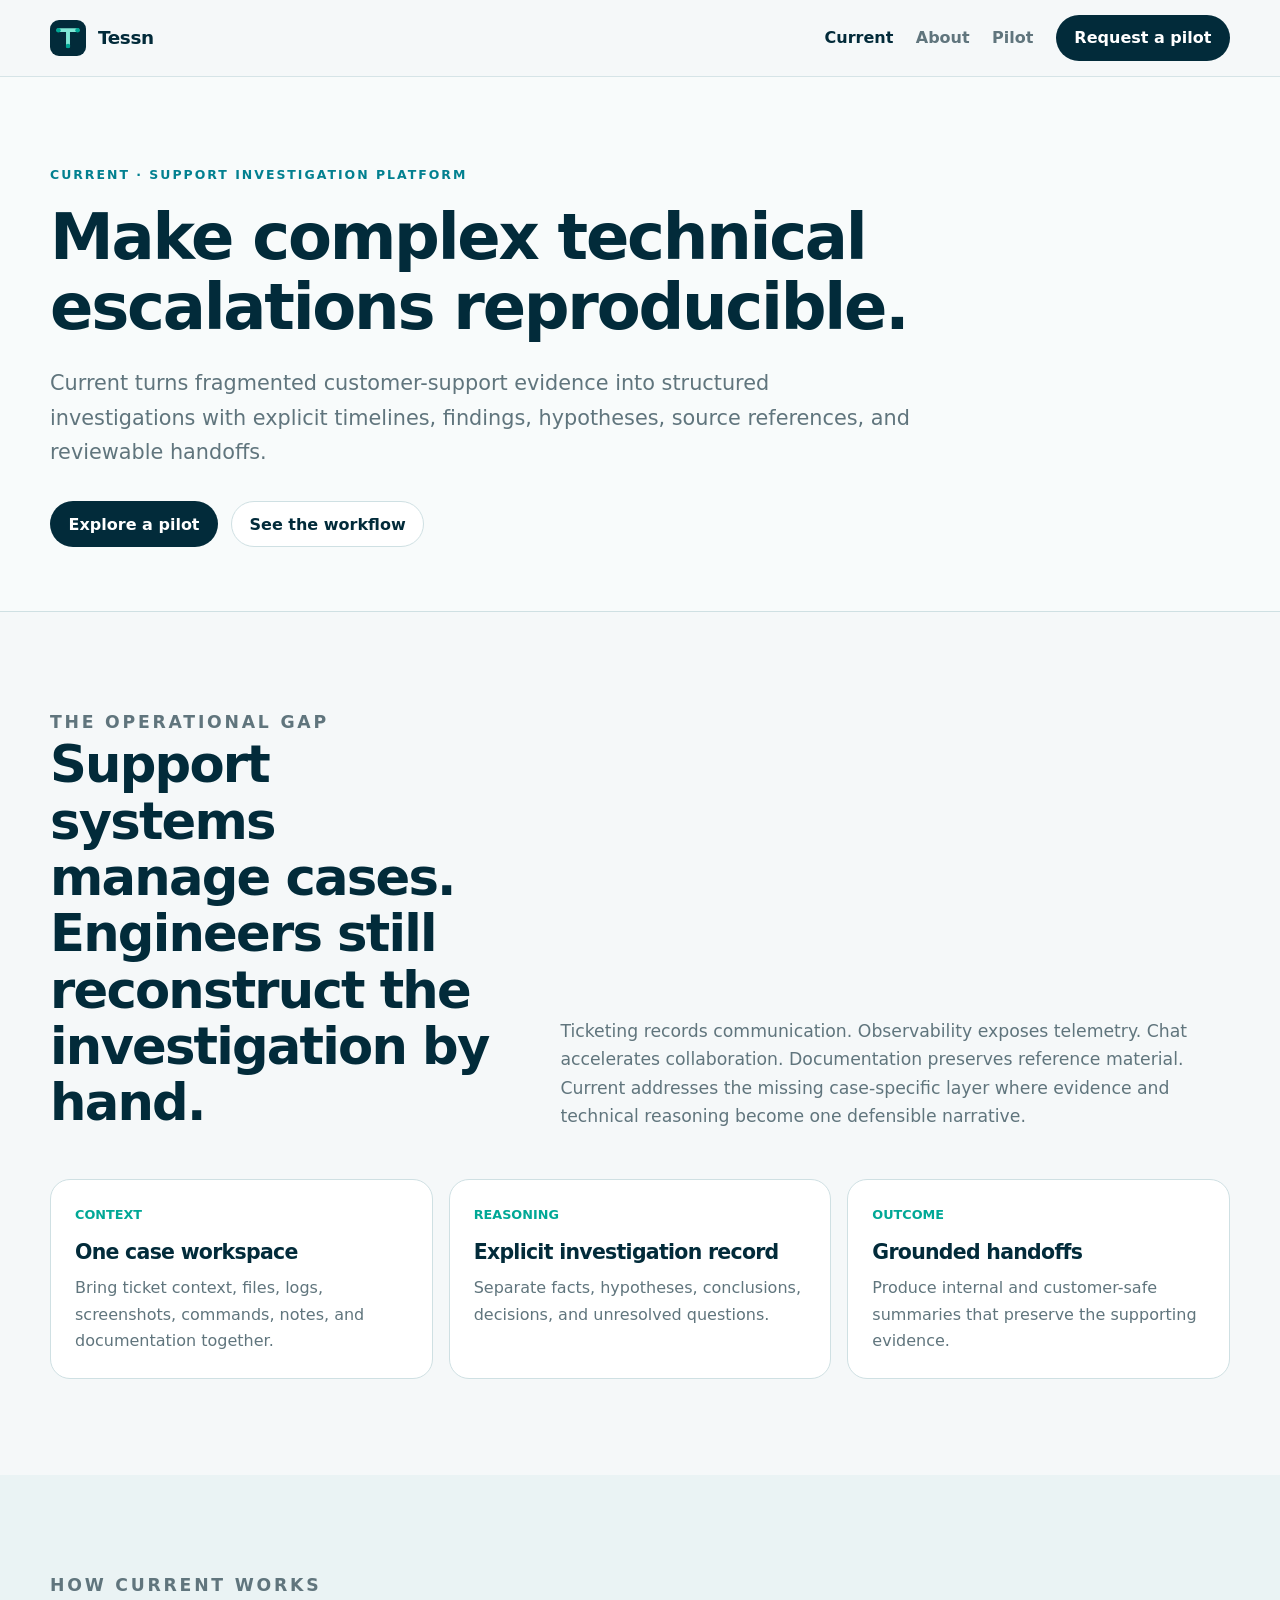
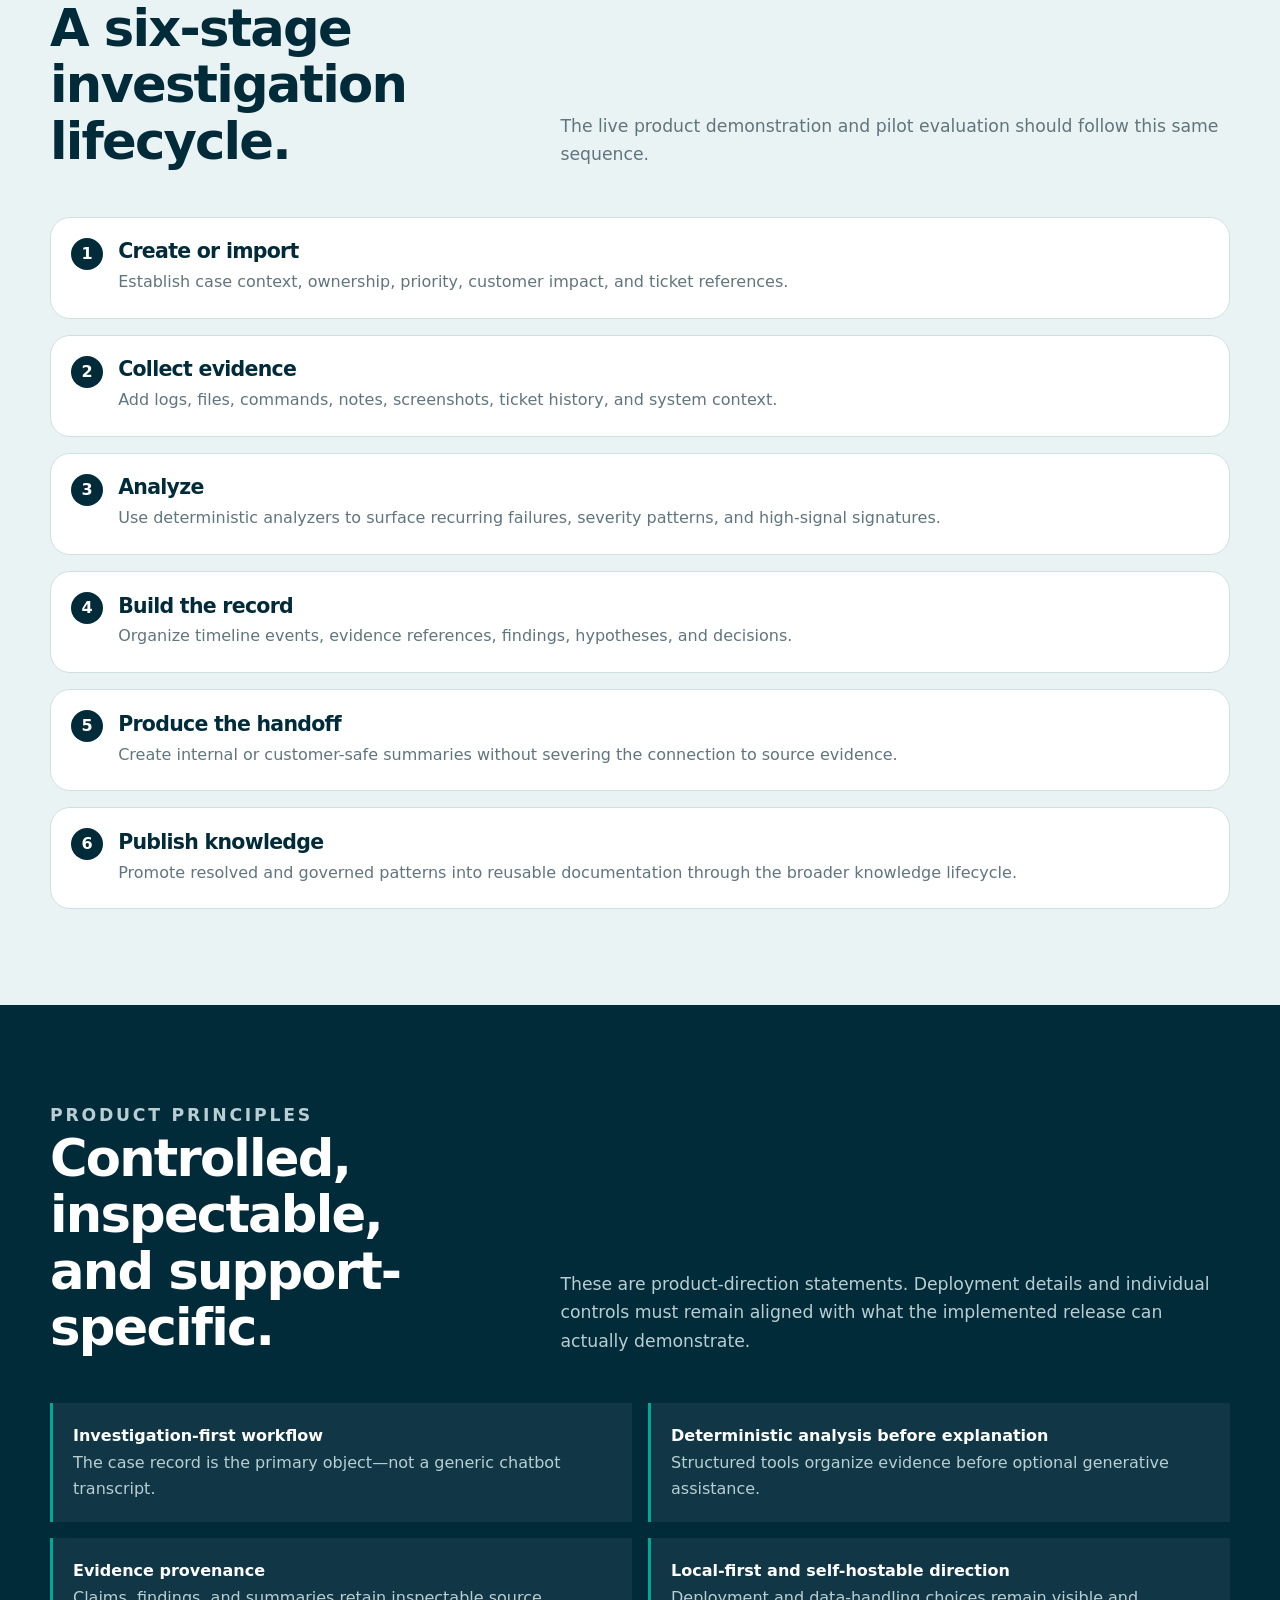
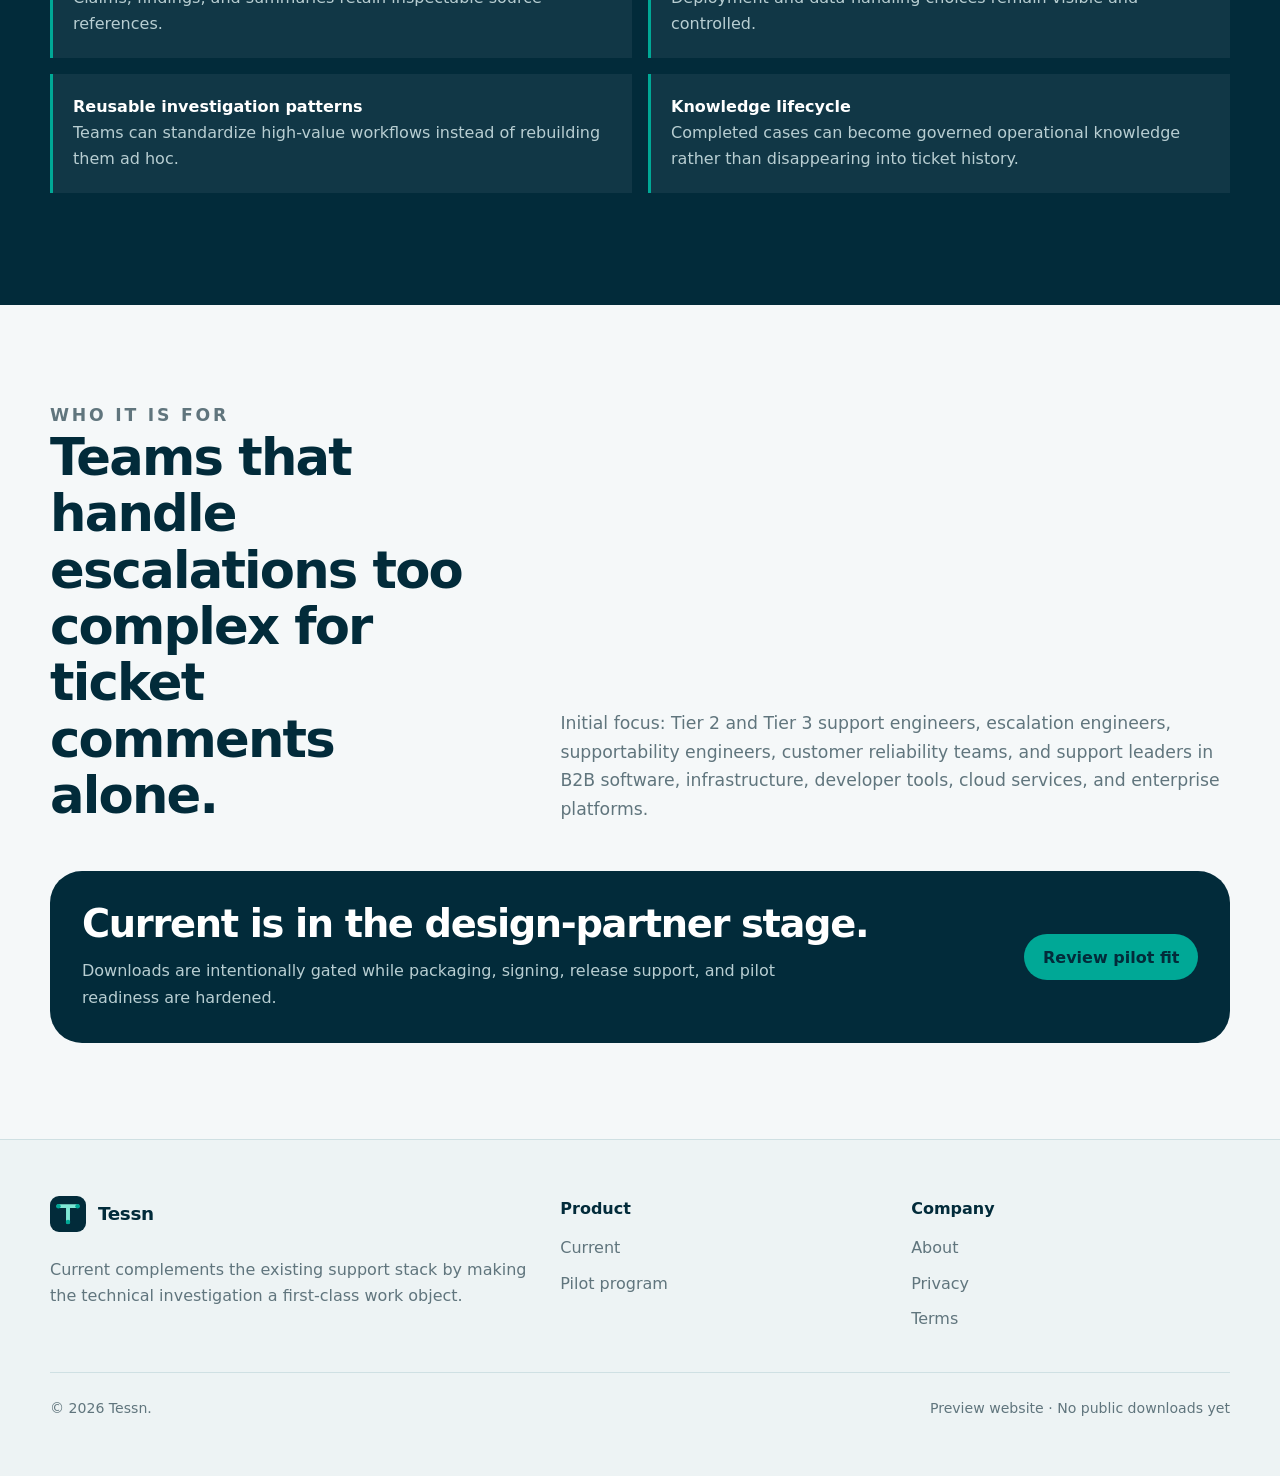
==== site/current/index.html @ 667a9de3 "feat: establish Tessn website foundation" ====
<!doctype html>
<html lang="en">
<head>
  <meta charset="utf-8">
  <meta name="viewport" content="width=device-width, initial-scale=1">
  <meta name="description" content="Current is the support investigation platform for complex technical escalations.">
  <meta name="robots" content="noindex,nofollow">
  <title>Current — Support investigation platform</title>
  <link rel="icon" href="../assets/images/tessn-mark.svg" type="image/svg+xml">
  <link rel="stylesheet" href="../assets/css/site.css">
  <script src="../assets/js/site.js" defer></script>
</head>
<body>
  <a class="skip-link" href="#main">Skip to content</a>
  <header class="site-header"><div class="container nav-shell"><a class="brand" href="../"><img src="../assets/images/tessn-mark.svg" alt=""><span>Tessn</span></a><button class="nav-toggle" type="button" data-nav-toggle aria-expanded="false" aria-controls="site-nav">Menu</button><nav class="site-nav" id="site-nav" data-site-nav data-open="false" aria-label="Primary navigation"><a href="./" aria-current="page">Current</a><a href="../about/">About</a><a href="../pilot/">Pilot</a><a class="button" href="../pilot/">Request a pilot</a></nav></div></header>
  <main id="main">
    <section class="page-hero"><div class="container"><p class="eyebrow">Current · Support Investigation Platform</p><h1>Make complex technical escalations reproducible.</h1><p class="lede">Current turns fragmented customer-support evidence into structured investigations with explicit timelines, findings, hypotheses, source references, and reviewable handoffs.</p><div class="inline-actions"><a class="button" href="../pilot/">Explore a pilot</a><a class="button secondary" href="#workflow">See the workflow</a></div></div></section>

    <section class="section"><div class="container"><div class="section-heading"><div><p class="eyebrow">The operational gap</p><h2>Support systems manage cases. Engineers still reconstruct the investigation by hand.</h2></div><p>Ticketing records communication. Observability exposes telemetry. Chat accelerates collaboration. Documentation preserves reference material. Current addresses the missing case-specific layer where evidence and technical reasoning become one defensible narrative.</p></div><div class="cards"><article class="card"><span class="number">CONTEXT</span><h3>One case workspace</h3><p>Bring ticket context, files, logs, screenshots, commands, notes, and documentation together.</p></article><article class="card"><span class="number">REASONING</span><h3>Explicit investigation record</h3><p>Separate facts, hypotheses, conclusions, decisions, and unresolved questions.</p></article><article class="card"><span class="number">OUTCOME</span><h3>Grounded handoffs</h3><p>Produce internal and customer-safe summaries that preserve the supporting evidence.</p></article></div></div></section>

    <section class="section pale" id="workflow"><div class="container"><div class="section-heading"><div><p class="eyebrow">How Current works</p><h2>A six-stage investigation lifecycle.</h2></div><p>The live product demonstration and pilot evaluation should follow this same sequence.</p></div><div class="steps"><article class="step"><h3>Create or import</h3><p>Establish case context, ownership, priority, customer impact, and ticket references.</p></article><article class="step"><h3>Collect evidence</h3><p>Add logs, files, commands, notes, screenshots, ticket history, and system context.</p></article><article class="step"><h3>Analyze</h3><p>Use deterministic analyzers to surface recurring failures, severity patterns, and high-signal signatures.</p></article><article class="step"><h3>Build the record</h3><p>Organize timeline events, evidence references, findings, hypotheses, and decisions.</p></article><article class="step"><h3>Produce the handoff</h3><p>Create internal or customer-safe summaries without severing the connection to source evidence.</p></article><article class="step"><h3>Publish knowledge</h3><p>Promote resolved and governed patterns into reusable documentation through the broader knowledge lifecycle.</p></article></div></div></section>

    <section class="section dark"><div class="container"><div class="section-heading"><div><p class="eyebrow">Product principles</p><h2>Controlled, inspectable, and support-specific.</h2></div><p>These are product-direction statements. Deployment details and individual controls must remain aligned with what the implemented release can actually demonstrate.</p></div><ul class="feature-list"><li><strong>Investigation-first workflow</strong><span>The case record is the primary object—not a generic chatbot transcript.</span></li><li><strong>Deterministic analysis before explanation</strong><span>Structured tools organize evidence before optional generative assistance.</span></li><li><strong>Evidence provenance</strong><span>Claims, findings, and summaries retain inspectable source references.</span></li><li><strong>Local-first and self-hostable direction</strong><span>Deployment and data-handling choices remain visible and controlled.</span></li><li><strong>Reusable investigation patterns</strong><span>Teams can standardize high-value workflows instead of rebuilding them ad hoc.</span></li><li><strong>Knowledge lifecycle</strong><span>Completed cases can become governed operational knowledge rather than disappearing into ticket history.</span></li></ul></div></section>

    <section class="section"><div class="container"><div class="section-heading"><div><p class="eyebrow">Who it is for</p><h2>Teams that handle escalations too complex for ticket comments alone.</h2></div><p>Initial focus: Tier 2 and Tier 3 support engineers, escalation engineers, supportability engineers, customer reliability teams, and support leaders in B2B software, infrastructure, developer tools, cloud services, and enterprise platforms.</p></div><div class="callout"><div><h2>Current is in the design-partner stage.</h2><p>Downloads are intentionally gated while packaging, signing, release support, and pilot readiness are hardened.</p></div><a class="button aqua" href="../pilot/">Review pilot fit</a></div></div></section>
  </main>
  <footer class="site-footer"><div class="container"><div class="footer-grid"><div><a class="brand" href="../"><img src="../assets/images/tessn-mark.svg" alt=""><span>Tessn</span></a><p>Current complements the existing support stack by making the technical investigation a first-class work object.</p></div><div class="footer-links"><strong>Product</strong><a href="./">Current</a><a href="../pilot/">Pilot program</a></div><div class="footer-links"><strong>Company</strong><a href="../about/">About</a><a href="../privacy/">Privacy</a><a href="../terms/">Terms</a></div></div><div class="footer-bottom"><span>© <span data-current-year></span> Tessn.</span><span>Preview website · No public downloads yet</span></div></div></footer>
</body>
</html>
---- site/assets/css/site.css ----
:root {
  --navy: #022b3a;
  --teal: #028090;
  --aqua: #00a896;
  --aqua-light: #7fe7d5;
  --ink: #16323c;
  --muted: #60757d;
  --line: #cfe0e3;
  --pale: #eaf3f4;
  --surface: #ffffff;
  --background: #f5f8f9;
  --warning: #8a6218;
  --warning-bg: #fff8e8;
  --radius-sm: 0.75rem;
  --radius-md: 1.25rem;
  --radius-lg: 2rem;
  --shadow: 0 24px 70px rgba(2, 43, 58, 0.1);
  --max-width: 1180px;
}

* { box-sizing: border-box; }

html {
  scroll-behavior: smooth;
  color-scheme: light;
}

body {
  margin: 0;
  background: var(--background);
  color: var(--ink);
  font-family: Inter, ui-sans-serif, system-ui, -apple-system, BlinkMacSystemFont, "Segoe UI", sans-serif;
  font-size: 1rem;
  line-height: 1.65;
}

a { color: inherit; }

img, svg { display: block; max-width: 100%; }

button, a { -webkit-tap-highlight-color: transparent; }

:focus-visible {
  outline: 3px solid var(--aqua);
  outline-offset: 4px;
}

.skip-link {
  position: fixed;
  z-index: 100;
  top: 0.75rem;
  left: 0.75rem;
  transform: translateY(-180%);
  padding: 0.7rem 1rem;
  border-radius: 0.5rem;
  background: var(--navy);
  color: #fff;
}

.skip-link:focus { transform: translateY(0); }

.container {
  width: min(calc(100% - 2rem), var(--max-width));
  margin-inline: auto;
}

.site-header {
  position: sticky;
  z-index: 50;
  top: 0;
  border-bottom: 1px solid rgba(207, 224, 227, 0.8);
  background: rgba(245, 248, 249, 0.94);
  backdrop-filter: blur(18px);
}

.nav-shell {
  min-height: 4.75rem;
  display: flex;
  align-items: center;
  justify-content: space-between;
  gap: 1rem;
}

.brand {
  display: inline-flex;
  align-items: center;
  gap: 0.75rem;
  color: var(--navy);
  font-size: 1.15rem;
  font-weight: 800;
  letter-spacing: -0.02em;
  text-decoration: none;
}

.brand img { width: 2.25rem; height: 2.25rem; }

.nav-toggle {
  display: none;
  border: 1px solid var(--line);
  border-radius: 0.65rem;
  background: #fff;
  color: var(--navy);
  padding: 0.55rem 0.75rem;
  font: inherit;
  font-weight: 700;
}

.site-nav {
  display: flex;
  align-items: center;
  gap: 1.4rem;
}

.site-nav a {
  color: var(--muted);
  font-weight: 650;
  text-decoration: none;
}

.site-nav a:hover,
.site-nav a[aria-current="page"] { color: var(--navy); }

.button {
  display: inline-flex;
  align-items: center;
  justify-content: center;
  min-height: 2.85rem;
  padding: 0.7rem 1.1rem;
  border: 1px solid transparent;
  border-radius: 999px;
  background: var(--navy);
  color: #fff !important;
  font-weight: 750;
  line-height: 1.2;
  text-decoration: none;
  transition: transform 160ms ease, box-shadow 160ms ease, background 160ms ease;
}

.button:hover {
  transform: translateY(-1px);
  box-shadow: 0 12px 32px rgba(2, 43, 58, 0.18);
}

.button.secondary {
  border-color: var(--line);
  background: #fff;
  color: var(--navy) !important;
}

.button.aqua { background: var(--aqua); color: var(--navy) !important; }

.hero {
  position: relative;
  overflow: hidden;
  padding: 7rem 0 5.5rem;
  background:
    radial-gradient(circle at 82% 14%, rgba(0, 168, 150, 0.13), transparent 28rem),
    linear-gradient(180deg, #f8fbfb 0%, var(--background) 100%);
}

.hero::after {
  content: "";
  position: absolute;
  right: -8rem;
  bottom: -12rem;
  width: 30rem;
  height: 30rem;
  border: 1px solid rgba(2, 128, 144, 0.16);
  border-radius: 50%;
}

.hero-grid {
  position: relative;
  z-index: 1;
  display: grid;
  grid-template-columns: minmax(0, 1.15fr) minmax(19rem, 0.85fr);
  align-items: center;
  gap: 4rem;
}

.eyebrow {
  margin: 0 0 1rem;
  color: var(--teal);
  font-size: 0.78rem;
  font-weight: 850;
  letter-spacing: 0.16em;
  text-transform: uppercase;
}

h1, h2, h3 {
  color: var(--navy);
  font-weight: 820;
  line-height: 1.1;
  letter-spacing: -0.035em;
}

h1 { margin: 0; font-size: clamp(2.75rem, 6vw, 5.6rem); }
h2 { margin: 0; font-size: clamp(2rem, 4vw, 3.45rem); }
h3 { margin: 0; font-size: 1.28rem; }

.lede {
  max-width: 45rem;
  margin: 1.5rem 0 0;
  color: var(--muted);
  font-size: clamp(1.05rem, 2vw, 1.3rem);
}

.hero-actions,
.inline-actions {
  display: flex;
  flex-wrap: wrap;
  gap: 0.8rem;
  margin-top: 2rem;
}

.hero-panel {
  position: relative;
  padding: 1.25rem;
  border: 1px solid rgba(207, 224, 227, 0.9);
  border-radius: var(--radius-lg);
  background: rgba(255, 255, 255, 0.82);
  box-shadow: var(--shadow);
}

.hero-panel-header {
  display: flex;
  align-items: center;
  justify-content: space-between;
  gap: 1rem;
  padding: 0.25rem 0.25rem 1rem;
  color: var(--muted);
  font-size: 0.82rem;
  font-weight: 700;
}

.status-dot {
  width: 0.6rem;
  height: 0.6rem;
  border-radius: 50%;
  background: var(--aqua);
  box-shadow: 0 0 0 0.35rem rgba(0, 168, 150, 0.12);
}

.evidence-stack { display: grid; gap: 0.8rem; }

.evidence-row {
  display: grid;
  grid-template-columns: 2.5rem minmax(0, 1fr) auto;
  align-items: center;
  gap: 0.8rem;
  padding: 0.95rem;
  border: 1px solid var(--line);
  border-radius: var(--radius-sm);
  background: #fff;
}

.evidence-icon {
  display: grid;
  width: 2.5rem;
  height: 2.5rem;
  place-items: center;
  border-radius: 0.7rem;
  background: var(--pale);
  color: var(--teal);
  font-weight: 900;
}

.evidence-row strong { display: block; color: var(--navy); }
.evidence-row small { color: var(--muted); }

.tag {
  display: inline-flex;
  align-items: center;
  min-height: 1.8rem;
  padding: 0.25rem 0.55rem;
  border-radius: 999px;
  background: var(--pale);
  color: var(--teal);
  font-size: 0.72rem;
  font-weight: 800;
  letter-spacing: 0.04em;
  text-transform: uppercase;
}

.section { padding: 6rem 0; }
.section.compact { padding: 4rem 0; }
.section.dark { background: var(--navy); color: #d9e8ea; }
.section.dark h2, .section.dark h3 { color: #fff; }
.section.dark .eyebrow { color: var(--aqua-light); }
.section.pale { background: var(--pale); }

.section-heading {
  display: grid;
  grid-template-columns: minmax(0, 0.8fr) minmax(18rem, 1.2fr);
  gap: 4rem;
  align-items: end;
  margin-bottom: 3rem;
}

.section-heading p {
  margin: 0;
  color: var(--muted);
  font-size: 1.08rem;
}

.section.dark .section-heading p { color: #b8ced2; }

.cards {
  display: grid;
  grid-template-columns: repeat(3, minmax(0, 1fr));
  gap: 1rem;
}

.card {
  padding: 1.5rem;
  border: 1px solid var(--line);
  border-radius: var(--radius-md);
  background: var(--surface);
}

.card p { margin: 0.75rem 0 0; color: var(--muted); }
.card .number { display: block; margin-bottom: 1rem; color: var(--aqua); font-size: 0.8rem; font-weight: 900; }

.feature-list {
  display: grid;
  grid-template-columns: repeat(2, minmax(0, 1fr));
  gap: 1rem;
  padding: 0;
  list-style: none;
}

.feature-list li {
  padding: 1.25rem;
  border-left: 3px solid var(--aqua);
  background: rgba(255, 255, 255, 0.06);
}

.feature-list strong { display: block; color: #fff; }
.feature-list span { color: #b8ced2; }

.workflow-image {
  overflow: hidden;
  border: 1px solid var(--line);
  border-radius: var(--radius-lg);
  background: #fff;
  box-shadow: var(--shadow);
}

.quote {
  max-width: 58rem;
  margin: 0;
  color: var(--navy);
  font-size: clamp(1.55rem, 3vw, 2.45rem);
  font-weight: 760;
  line-height: 1.3;
  letter-spacing: -0.025em;
}

.callout {
  display: grid;
  grid-template-columns: minmax(0, 1fr) auto;
  align-items: center;
  gap: 2rem;
  padding: 2rem;
  border-radius: var(--radius-lg);
  background: var(--navy);
  color: #d9e8ea;
}

.callout h2 { color: #fff; font-size: clamp(1.7rem, 3vw, 2.6rem); }
.callout p { max-width: 45rem; margin: 0.8rem 0 0; color: #b8ced2; }

.page-hero {
  padding: 5.5rem 0 4rem;
  border-bottom: 1px solid var(--line);
  background: #f8fbfb;
}

.page-hero h1 { max-width: 62rem; font-size: clamp(2.7rem, 5vw, 4.7rem); }
.page-hero .lede { max-width: 54rem; }

.prose {
  width: min(calc(100% - 2rem), 780px);
  margin-inline: auto;
}

.prose h2 { margin-top: 3.2rem; font-size: 2rem; }
.prose h3 { margin-top: 2rem; }
.prose p, .prose li { color: #425b64; }
.prose a { color: var(--teal); font-weight: 700; }

.notice {
  margin: 1.5rem 0;
  padding: 1rem 1.2rem;
  border: 1px solid #ead7a5;
  border-radius: var(--radius-sm);
  background: var(--warning-bg);
  color: var(--warning);
}

.steps {
  display: grid;
  gap: 1rem;
  counter-reset: steps;
}

.step {
  position: relative;
  padding: 1.4rem 1.4rem 1.4rem 4.2rem;
  border: 1px solid var(--line);
  border-radius: var(--radius-md);
  background: #fff;
  counter-increment: steps;
}

.step::before {
  content: counter(steps);
  position: absolute;
  top: 1.25rem;
  left: 1.25rem;
  display: grid;
  width: 2rem;
  height: 2rem;
  place-items: center;
  border-radius: 50%;
  background: var(--navy);
  color: #fff;
  font-weight: 850;
}

.step p { margin: 0.4rem 0 0; color: var(--muted); }

.site-footer {
  padding: 3.5rem 0;
  border-top: 1px solid var(--line);
  background: #edf3f4;
}

.footer-grid {
  display: grid;
  grid-template-columns: 1.5fr repeat(2, 1fr);
  gap: 2rem;
}

.footer-grid p { max-width: 32rem; color: var(--muted); }
.footer-links { display: grid; align-content: start; gap: 0.55rem; }
.footer-links strong { margin-bottom: 0.25rem; color: var(--navy); }
.footer-links a { color: var(--muted); text-decoration: none; }
.footer-links a:hover { color: var(--navy); }

.footer-bottom {
  display: flex;
  justify-content: space-between;
  gap: 1rem;
  margin-top: 2.5rem;
  padding-top: 1.5rem;
  border-top: 1px solid var(--line);
  color: var(--muted);
  font-size: 0.88rem;
}

@media (max-width: 860px) {
  .nav-toggle { display: inline-flex; }
  .site-nav {
    position: absolute;
    top: calc(100% + 1px);
    right: 1rem;
    left: 1rem;
    display: none;
    align-items: stretch;
    flex-direction: column;
    gap: 0;
    padding: 0.75rem;
    border: 1px solid var(--line);
    border-radius: var(--radius-md);
    background: #fff;
    box-shadow: var(--shadow);
  }
  .site-nav[data-open="true"] { display: flex; }
  .site-nav a { padding: 0.75rem; }
  .site-nav .button { margin-top: 0.4rem; }
  .hero { padding-top: 4.5rem; }
  .hero-grid,
  .section-heading,
  .callout,
  .footer-grid { grid-template-columns: 1fr; }
  .hero-grid { gap: 2.5rem; }
  .cards { grid-template-columns: 1fr; }
  .feature-list { grid-template-columns: 1fr; }
}

@media (max-width: 560px) {
  .container { width: min(calc(100% - 1.25rem), var(--max-width)); }
  .section { padding: 4.5rem 0; }
  .hero { padding-bottom: 4rem; }
  .hero-panel { padding: 0.8rem; border-radius: 1.35rem; }
  .evidence-row { grid-template-columns: 2.5rem minmax(0, 1fr); }
  .evidence-row .tag { grid-column: 2; justify-self: start; }
  .footer-bottom { flex-direction: column; }
}

@media (prefers-reduced-motion: reduce) {
  html { scroll-behavior: auto; }
  *, *::before, *::after { transition-duration: 0.01ms !important; animation-duration: 0.01ms !important; }
}
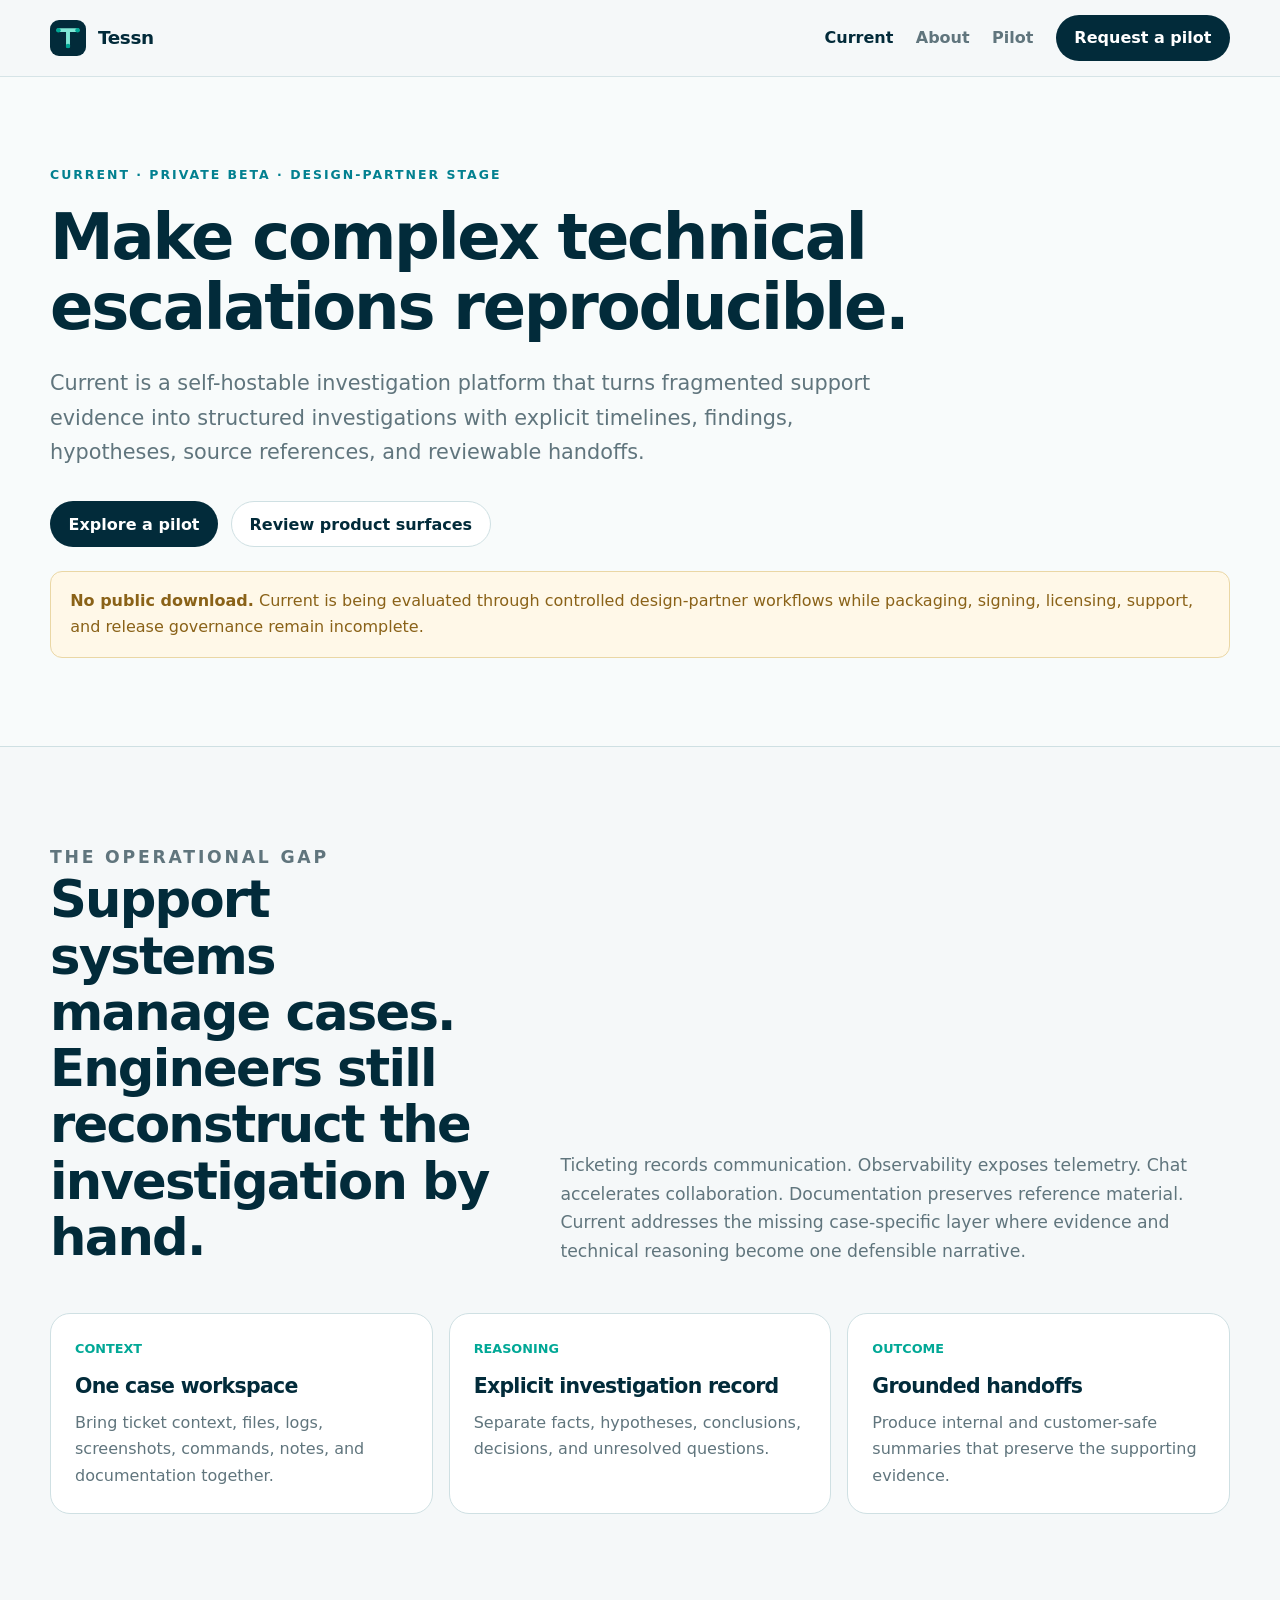
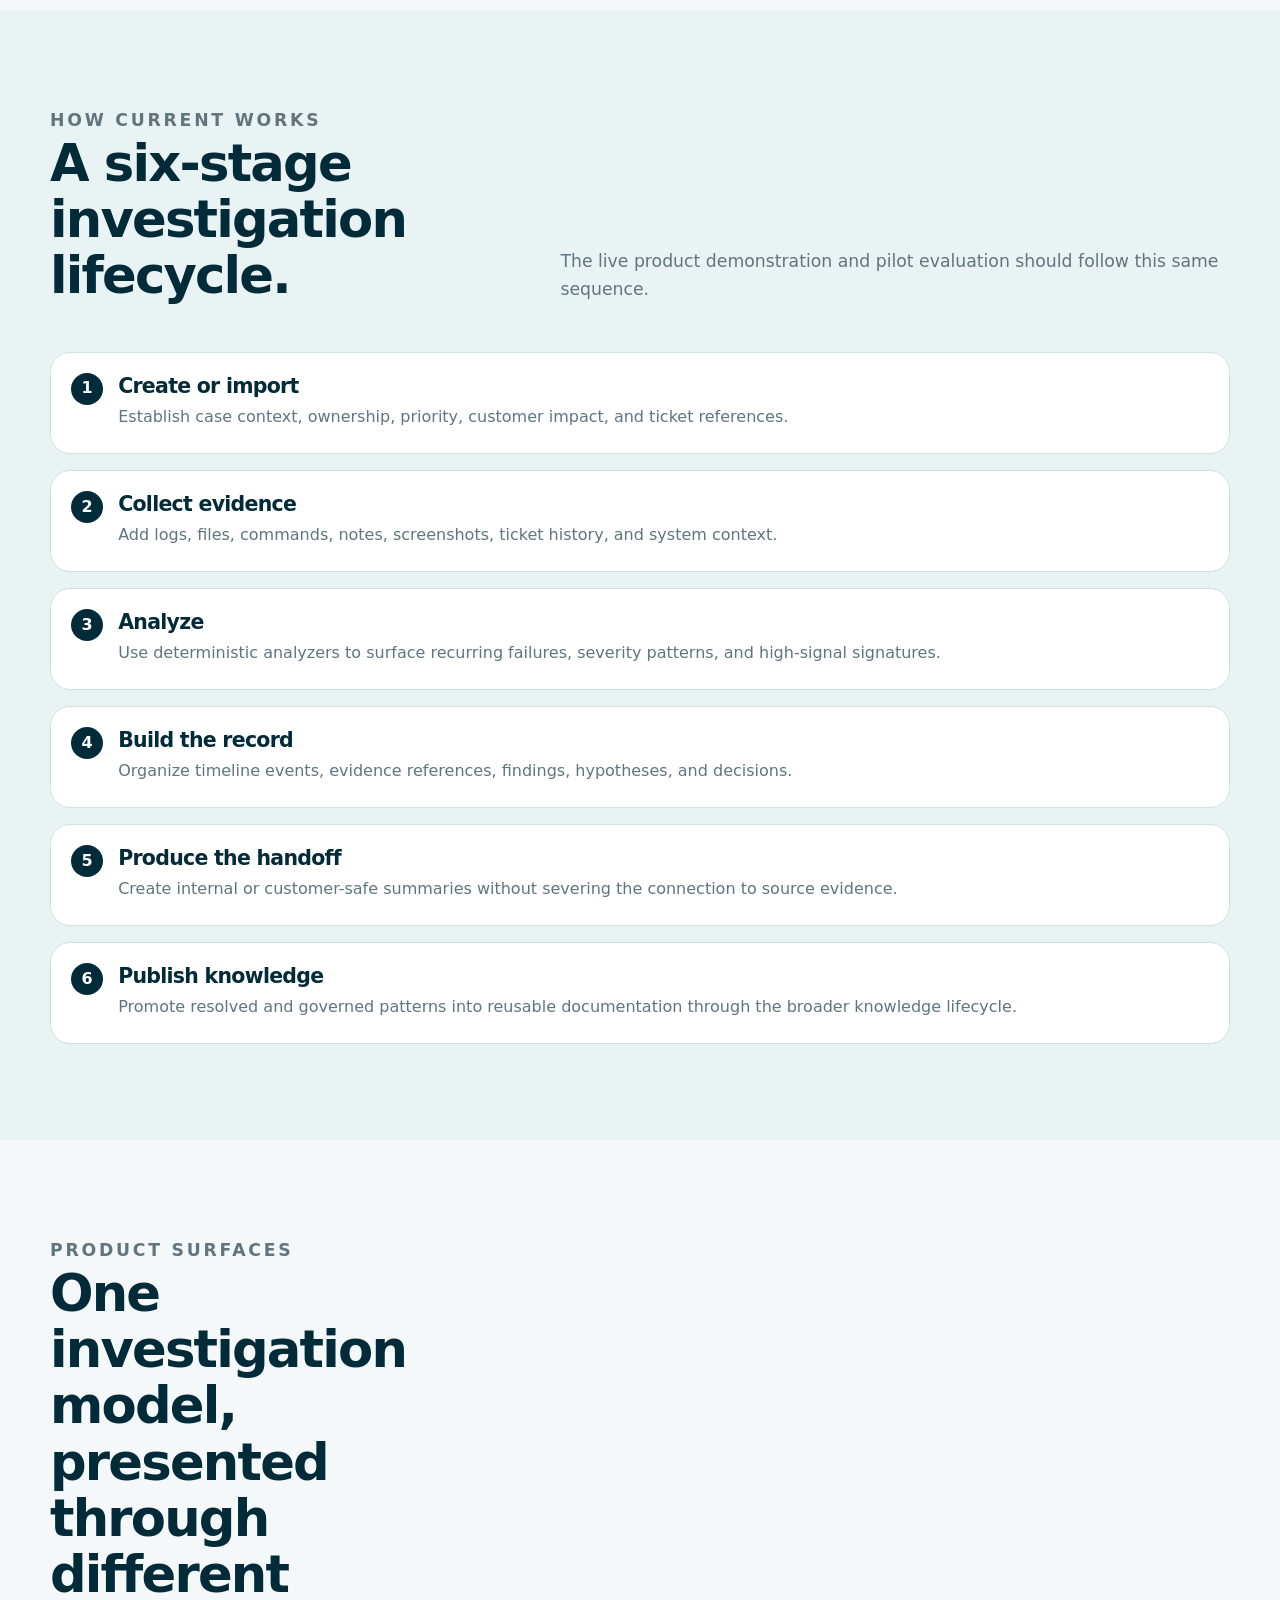
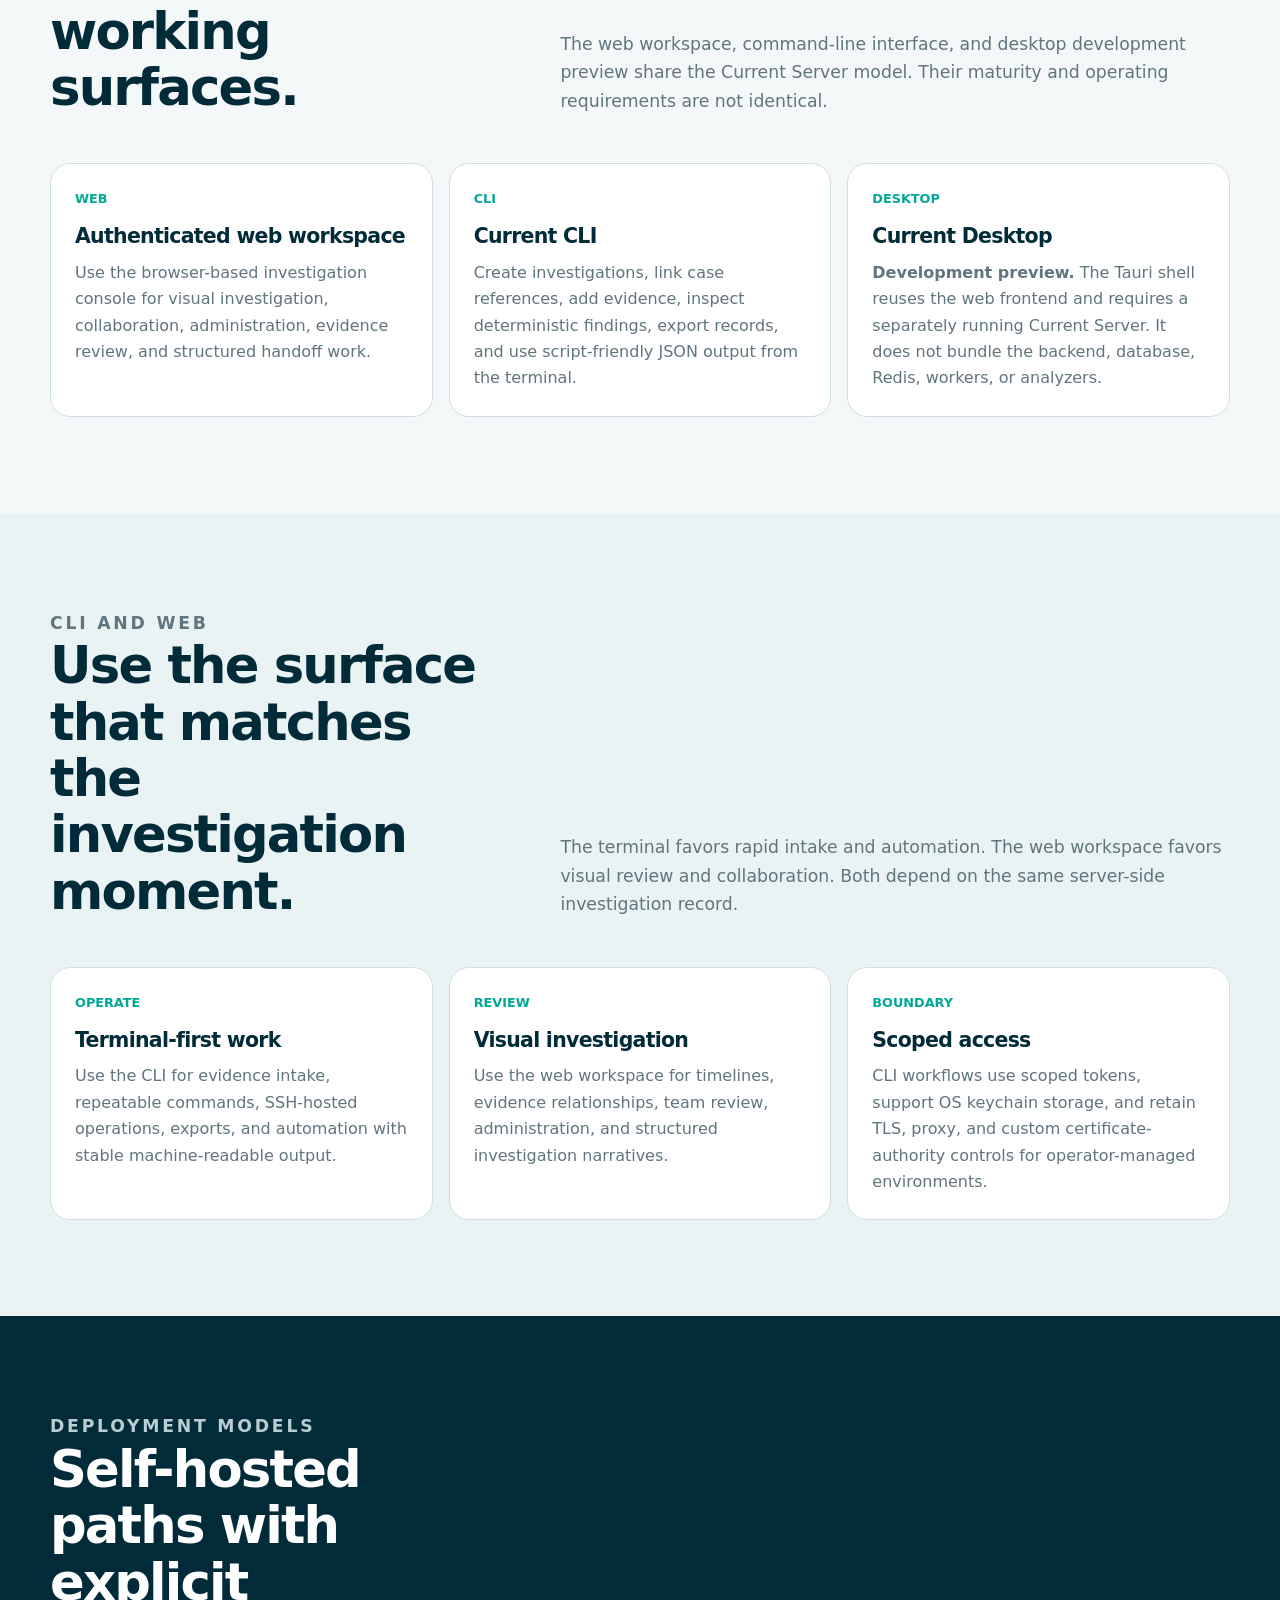
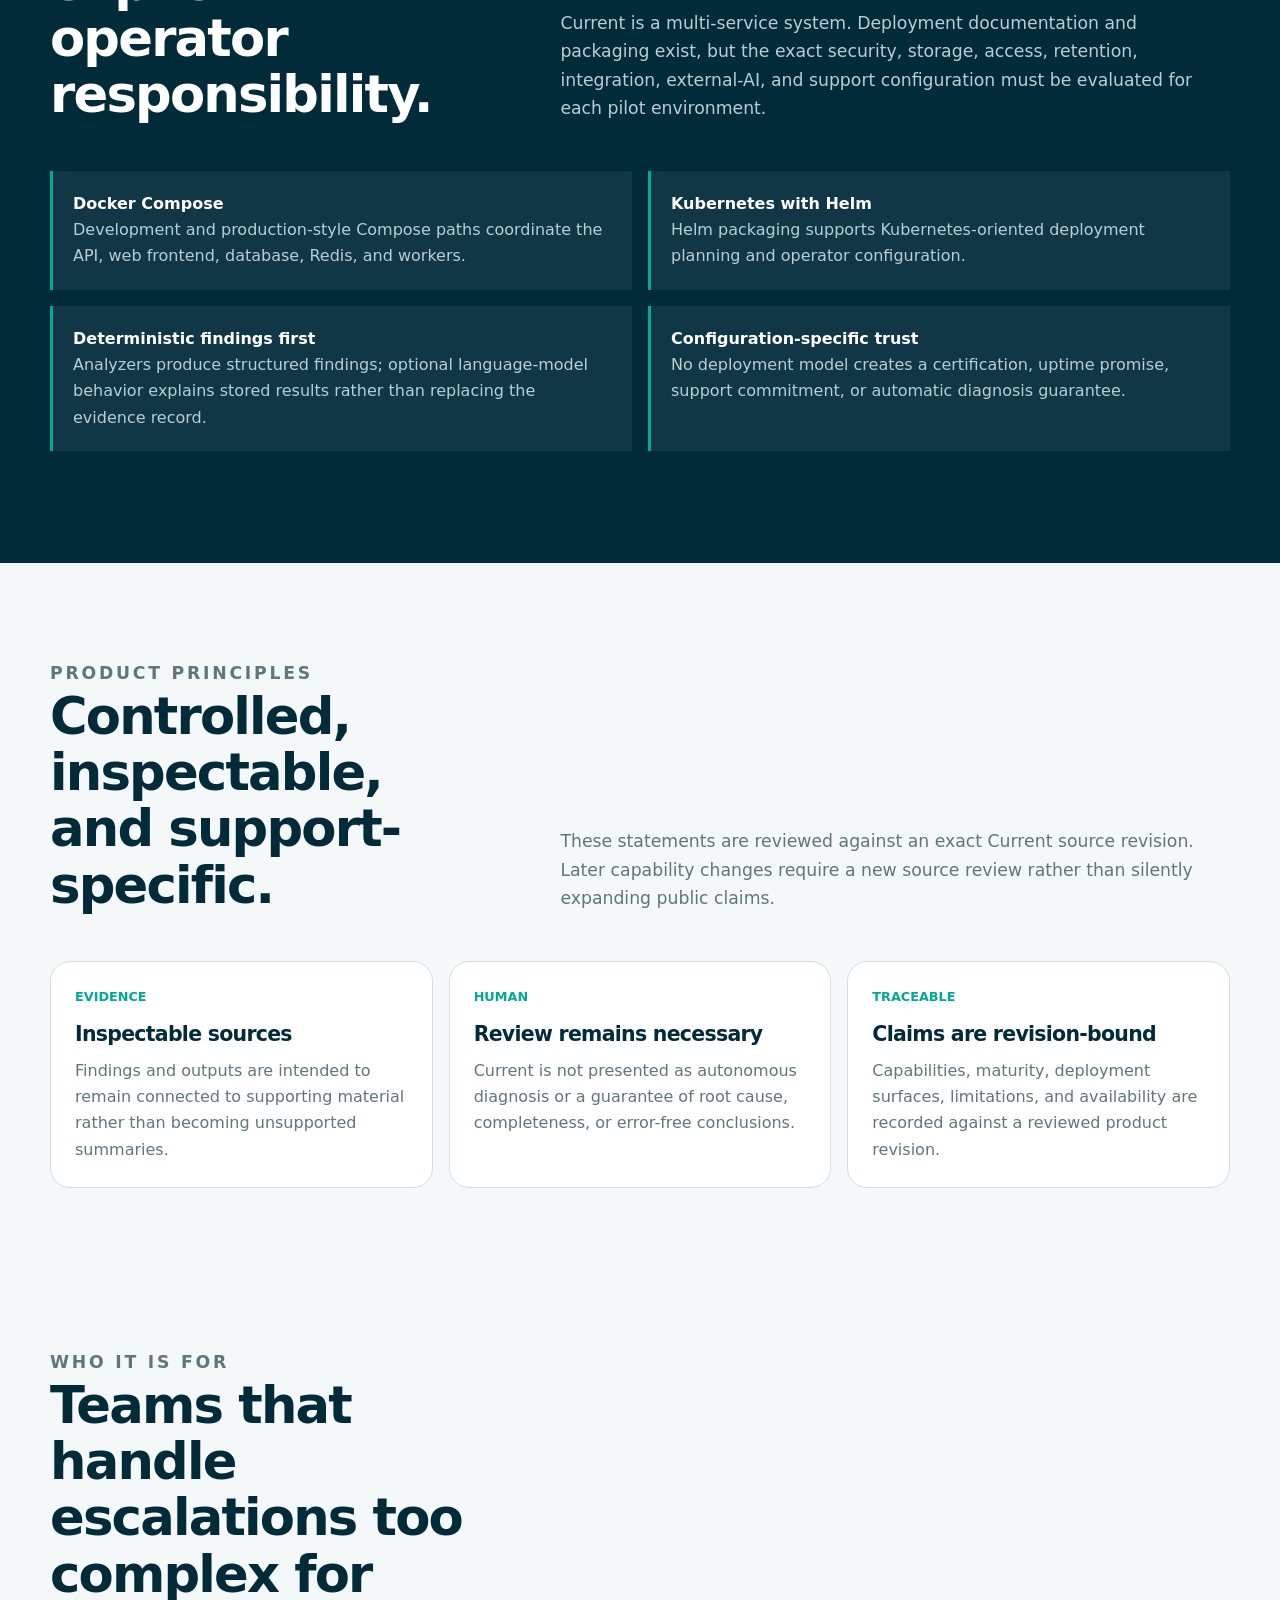
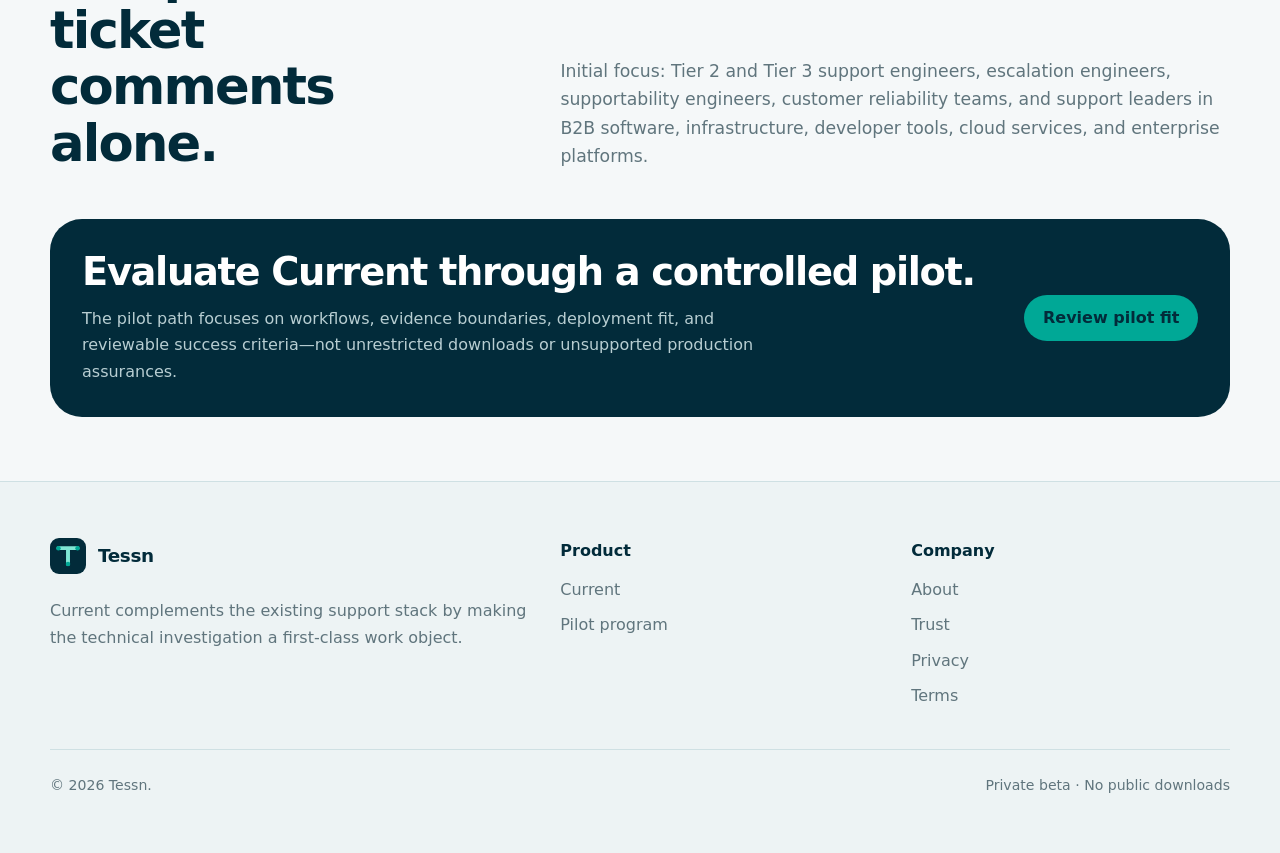
==== commit 84b2edda: "feat(current): present reviewed product surfaces and deployment models" ====
--- a/site/current/index.html
+++ b/site/current/index.html
@@ -3,7 +3,7 @@
 <head>
   <meta charset="utf-8">
   <meta name="viewport" content="width=device-width, initial-scale=1">
-  <meta name="description" content="Current is the support investigation platform for complex technical escalations.">
+  <meta name="description" content="Current is a private-beta support investigation platform with web, CLI, and self-hosted deployment surfaces.">
   <meta name="robots" content="noindex,nofollow">
   <title>Current — Support investigation platform</title>
   <link rel="icon" href="../assets/images/tessn-mark.svg" type="image/svg+xml">
@@ -12,18 +12,144 @@
 </head>
 <body>
   <a class="skip-link" href="#main">Skip to content</a>
-  <header class="site-header"><div class="container nav-shell"><a class="brand" href="../"><img src="../assets/images/tessn-mark.svg" alt=""><span>Tessn</span></a><button class="nav-toggle" type="button" data-nav-toggle aria-expanded="false" aria-controls="site-nav">Menu</button><nav class="site-nav" id="site-nav" data-site-nav data-open="false" aria-label="Primary navigation"><a href="./" aria-current="page">Current</a><a href="../about/">About</a><a href="../pilot/">Pilot</a><a class="button" href="../pilot/">Request a pilot</a></nav></div></header>
+  <header class="site-header">
+    <div class="container nav-shell">
+      <a class="brand" href="../"><img src="../assets/images/tessn-mark.svg" alt=""><span>Tessn</span></a>
+      <button class="nav-toggle" type="button" data-nav-toggle aria-expanded="false" aria-controls="site-nav">Menu</button>
+      <nav class="site-nav" id="site-nav" data-site-nav data-open="false" aria-label="Primary navigation">
+        <a href="./" aria-current="page">Current</a>
+        <a href="../about/">About</a>
+        <a href="../pilot/">Pilot</a>
+        <a class="button" href="../pilot/">Request a pilot</a>
+      </nav>
+    </div>
+  </header>
+
   <main id="main">
-    <section class="page-hero"><div class="container"><p class="eyebrow">Current · Support Investigation Platform</p><h1>Make complex technical escalations reproducible.</h1><p class="lede">Current turns fragmented customer-support evidence into structured investigations with explicit timelines, findings, hypotheses, source references, and reviewable handoffs.</p><div class="inline-actions"><a class="button" href="../pilot/">Explore a pilot</a><a class="button secondary" href="#workflow">See the workflow</a></div></div></section>
+    <section class="page-hero">
+      <div class="container">
+        <p class="eyebrow">Current · Private beta · Design-partner stage</p>
+        <h1>Make complex technical escalations reproducible.</h1>
+        <p class="lede">Current is a self-hostable investigation platform that turns fragmented support evidence into structured investigations with explicit timelines, findings, hypotheses, source references, and reviewable handoffs.</p>
+        <div class="inline-actions">
+          <a class="button" href="../pilot/">Explore a pilot</a>
+          <a class="button secondary" href="#surfaces">Review product surfaces</a>
+        </div>
+        <div class="notice"><strong>No public download.</strong> Current is being evaluated through controlled design-partner workflows while packaging, signing, licensing, support, and release governance remain incomplete.</div>
+      </div>
+    </section>
 
-    <section class="section"><div class="container"><div class="section-heading"><div><p class="eyebrow">The operational gap</p><h2>Support systems manage cases. Engineers still reconstruct the investigation by hand.</h2></div><p>Ticketing records communication. Observability exposes telemetry. Chat accelerates collaboration. Documentation preserves reference material. Current addresses the missing case-specific layer where evidence and technical reasoning become one defensible narrative.</p></div><div class="cards"><article class="card"><span class="number">CONTEXT</span><h3>One case workspace</h3><p>Bring ticket context, files, logs, screenshots, commands, notes, and documentation together.</p></article><article class="card"><span class="number">REASONING</span><h3>Explicit investigation record</h3><p>Separate facts, hypotheses, conclusions, decisions, and unresolved questions.</p></article><article class="card"><span class="number">OUTCOME</span><h3>Grounded handoffs</h3><p>Produce internal and customer-safe summaries that preserve the supporting evidence.</p></article></div></div></section>
+    <section class="section">
+      <div class="container">
+        <div class="section-heading">
+          <div><p class="eyebrow">The operational gap</p><h2>Support systems manage cases. Engineers still reconstruct the investigation by hand.</h2></div>
+          <p>Ticketing records communication. Observability exposes telemetry. Chat accelerates collaboration. Documentation preserves reference material. Current addresses the missing case-specific layer where evidence and technical reasoning become one defensible narrative.</p>
+        </div>
+        <div class="cards">
+          <article class="card"><span class="number">CONTEXT</span><h3>One case workspace</h3><p>Bring ticket context, files, logs, screenshots, commands, notes, and documentation together.</p></article>
+          <article class="card"><span class="number">REASONING</span><h3>Explicit investigation record</h3><p>Separate facts, hypotheses, conclusions, decisions, and unresolved questions.</p></article>
+          <article class="card"><span class="number">OUTCOME</span><h3>Grounded handoffs</h3><p>Produce internal and customer-safe summaries that preserve the supporting evidence.</p></article>
+        </div>
+      </div>
+    </section>
 
-    <section class="section pale" id="workflow"><div class="container"><div class="section-heading"><div><p class="eyebrow">How Current works</p><h2>A six-stage investigation lifecycle.</h2></div><p>The live product demonstration and pilot evaluation should follow this same sequence.</p></div><div class="steps"><article class="step"><h3>Create or import</h3><p>Establish case context, ownership, priority, customer impact, and ticket references.</p></article><article class="step"><h3>Collect evidence</h3><p>Add logs, files, commands, notes, screenshots, ticket history, and system context.</p></article><article class="step"><h3>Analyze</h3><p>Use deterministic analyzers to surface recurring failures, severity patterns, and high-signal signatures.</p></article><article class="step"><h3>Build the record</h3><p>Organize timeline events, evidence references, findings, hypotheses, and decisions.</p></article><article class="step"><h3>Produce the handoff</h3><p>Create internal or customer-safe summaries without severing the connection to source evidence.</p></article><article class="step"><h3>Publish knowledge</h3><p>Promote resolved and governed patterns into reusable documentation through the broader knowledge lifecycle.</p></article></div></div></section>
+    <section class="section pale" id="workflow">
+      <div class="container">
+        <div class="section-heading">
+          <div><p class="eyebrow">How Current works</p><h2>A six-stage investigation lifecycle.</h2></div>
+          <p>The live product demonstration and pilot evaluation should follow this same sequence.</p>
+        </div>
+        <div class="steps">
+          <article class="step"><h3>Create or import</h3><p>Establish case context, ownership, priority, customer impact, and ticket references.</p></article>
+          <article class="step"><h3>Collect evidence</h3><p>Add logs, files, commands, notes, screenshots, ticket history, and system context.</p></article>
+          <article class="step"><h3>Analyze</h3><p>Use deterministic analyzers to surface recurring failures, severity patterns, and high-signal signatures.</p></article>
+          <article class="step"><h3>Build the record</h3><p>Organize timeline events, evidence references, findings, hypotheses, and decisions.</p></article>
+          <article class="step"><h3>Produce the handoff</h3><p>Create internal or customer-safe summaries without severing the connection to source evidence.</p></article>
+          <article class="step"><h3>Publish knowledge</h3><p>Promote resolved and governed patterns into reusable documentation through the broader knowledge lifecycle.</p></article>
+        </div>
+      </div>
+    </section>
 
-    <section class="section dark"><div class="container"><div class="section-heading"><div><p class="eyebrow">Product principles</p><h2>Controlled, inspectable, and support-specific.</h2></div><p>These are product-direction statements. Deployment details and individual controls must remain aligned with what the implemented release can actually demonstrate.</p></div><ul class="feature-list"><li><strong>Investigation-first workflow</strong><span>The case record is the primary object—not a generic chatbot transcript.</span></li><li><strong>Deterministic analysis before explanation</strong><span>Structured tools organize evidence before optional generative assistance.</span></li><li><strong>Evidence provenance</strong><span>Claims, findings, and summaries retain inspectable source references.</span></li><li><strong>Local-first and self-hostable direction</strong><span>Deployment and data-handling choices remain visible and controlled.</span></li><li><strong>Reusable investigation patterns</strong><span>Teams can standardize high-value workflows instead of rebuilding them ad hoc.</span></li><li><strong>Knowledge lifecycle</strong><span>Completed cases can become governed operational knowledge rather than disappearing into ticket history.</span></li></ul></div></section>
+    <section class="section" id="surfaces">
+      <div class="container">
+        <div class="section-heading">
+          <div><p class="eyebrow">Product surfaces</p><h2>One investigation model, presented through different working surfaces.</h2></div>
+          <p>The web workspace, command-line interface, and desktop development preview share the Current Server model. Their maturity and operating requirements are not identical.</p>
+        </div>
+        <div class="cards">
+          <article class="card"><span class="number">WEB</span><h3>Authenticated web workspace</h3><p>Use the browser-based investigation console for visual investigation, collaboration, administration, evidence review, and structured handoff work.</p></article>
+          <article class="card"><span class="number">CLI</span><h3>Current CLI</h3><p>Create investigations, link case references, add evidence, inspect deterministic findings, export records, and use script-friendly JSON output from the terminal.</p></article>
+          <article class="card"><span class="number">DESKTOP</span><h3>Current Desktop</h3><p><strong>Development preview.</strong> The Tauri shell reuses the web frontend and requires a separately running Current Server. It does not bundle the backend, database, Redis, workers, or analyzers.</p></article>
+        </div>
+      </div>
+    </section>
 
-    <section class="section"><div class="container"><div class="section-heading"><div><p class="eyebrow">Who it is for</p><h2>Teams that handle escalations too complex for ticket comments alone.</h2></div><p>Initial focus: Tier 2 and Tier 3 support engineers, escalation engineers, supportability engineers, customer reliability teams, and support leaders in B2B software, infrastructure, developer tools, cloud services, and enterprise platforms.</p></div><div class="callout"><div><h2>Current is in the design-partner stage.</h2><p>Downloads are intentionally gated while packaging, signing, release support, and pilot readiness are hardened.</p></div><a class="button aqua" href="../pilot/">Review pilot fit</a></div></div></section>
+    <section class="section pale">
+      <div class="container">
+        <div class="section-heading">
+          <div><p class="eyebrow">CLI and web</p><h2>Use the surface that matches the investigation moment.</h2></div>
+          <p>The terminal favors rapid intake and automation. The web workspace favors visual review and collaboration. Both depend on the same server-side investigation record.</p>
+        </div>
+        <div class="cards">
+          <article class="card"><span class="number">OPERATE</span><h3>Terminal-first work</h3><p>Use the CLI for evidence intake, repeatable commands, SSH-hosted operations, exports, and automation with stable machine-readable output.</p></article>
+          <article class="card"><span class="number">REVIEW</span><h3>Visual investigation</h3><p>Use the web workspace for timelines, evidence relationships, team review, administration, and structured investigation narratives.</p></article>
+          <article class="card"><span class="number">BOUNDARY</span><h3>Scoped access</h3><p>CLI workflows use scoped tokens, support OS keychain storage, and retain TLS, proxy, and custom certificate-authority controls for operator-managed environments.</p></article>
+        </div>
+      </div>
+    </section>
+
+    <section class="section dark">
+      <div class="container">
+        <div class="section-heading">
+          <div><p class="eyebrow">Deployment models</p><h2>Self-hosted paths with explicit operator responsibility.</h2></div>
+          <p>Current is a multi-service system. Deployment documentation and packaging exist, but the exact security, storage, access, retention, integration, external-AI, and support configuration must be evaluated for each pilot environment.</p>
+        </div>
+        <ul class="feature-list">
+          <li><strong>Docker Compose</strong><span>Development and production-style Compose paths coordinate the API, web frontend, database, Redis, and workers.</span></li>
+          <li><strong>Kubernetes with Helm</strong><span>Helm packaging supports Kubernetes-oriented deployment planning and operator configuration.</span></li>
+          <li><strong>Deterministic findings first</strong><span>Analyzers produce structured findings; optional language-model behavior explains stored results rather than replacing the evidence record.</span></li>
+          <li><strong>Configuration-specific trust</strong><span>No deployment model creates a certification, uptime promise, support commitment, or automatic diagnosis guarantee.</span></li>
+        </ul>
+      </div>
+    </section>
+
+    <section class="section">
+      <div class="container">
+        <div class="section-heading">
+          <div><p class="eyebrow">Product principles</p><h2>Controlled, inspectable, and support-specific.</h2></div>
+          <p>These statements are reviewed against an exact Current source revision. Later capability changes require a new source review rather than silently expanding public claims.</p>
+        </div>
+        <div class="cards">
+          <article class="card"><span class="number">EVIDENCE</span><h3>Inspectable sources</h3><p>Findings and outputs are intended to remain connected to supporting material rather than becoming unsupported summaries.</p></article>
+          <article class="card"><span class="number">HUMAN</span><h3>Review remains necessary</h3><p>Current is not presented as autonomous diagnosis or a guarantee of root cause, completeness, or error-free conclusions.</p></article>
+          <article class="card"><span class="number">TRACEABLE</span><h3>Claims are revision-bound</h3><p>Capabilities, maturity, deployment surfaces, limitations, and availability are recorded against a reviewed product revision.</p></article>
+        </div>
+      </div>
+    </section>
+
+    <section class="section compact">
+      <div class="container">
+        <div class="section-heading">
+          <div><p class="eyebrow">Who it is for</p><h2>Teams that handle escalations too complex for ticket comments alone.</h2></div>
+          <p>Initial focus: Tier 2 and Tier 3 support engineers, escalation engineers, supportability engineers, customer reliability teams, and support leaders in B2B software, infrastructure, developer tools, cloud services, and enterprise platforms.</p>
+        </div>
+        <div class="callout">
+          <div><h2>Evaluate Current through a controlled pilot.</h2><p>The pilot path focuses on workflows, evidence boundaries, deployment fit, and reviewable success criteria—not unrestricted downloads or unsupported production assurances.</p></div>
+          <a class="button aqua" href="../pilot/">Review pilot fit</a>
+        </div>
+      </div>
+    </section>
   </main>
-  <footer class="site-footer"><div class="container"><div class="footer-grid"><div><a class="brand" href="../"><img src="../assets/images/tessn-mark.svg" alt=""><span>Tessn</span></a><p>Current complements the existing support stack by making the technical investigation a first-class work object.</p></div><div class="footer-links"><strong>Product</strong><a href="./">Current</a><a href="../pilot/">Pilot program</a></div><div class="footer-links"><strong>Company</strong><a href="../about/">About</a><a href="../privacy/">Privacy</a><a href="../terms/">Terms</a></div></div><div class="footer-bottom"><span>© <span data-current-year></span> Tessn.</span><span>Preview website · No public downloads yet</span></div></div></footer>
+
+  <footer class="site-footer">
+    <div class="container">
+      <div class="footer-grid">
+        <div><a class="brand" href="../"><img src="../assets/images/tessn-mark.svg" alt=""><span>Tessn</span></a><p>Current complements the existing support stack by making the technical investigation a first-class work object.</p></div>
+        <div class="footer-links"><strong>Product</strong><a href="./" aria-current="page">Current</a><a href="../pilot/">Pilot program</a></div>
+        <div class="footer-links"><strong>Company</strong><a href="../about/">About</a><a href="../trust/">Trust</a><a href="../privacy/">Privacy</a><a href="../terms/">Terms</a></div>
+      </div>
+      <div class="footer-bottom"><span>© <span data-current-year></span> Tessn.</span><span>Private beta · No public downloads</span></div>
+    </div>
+  </footer>
 </body>
 </html>
